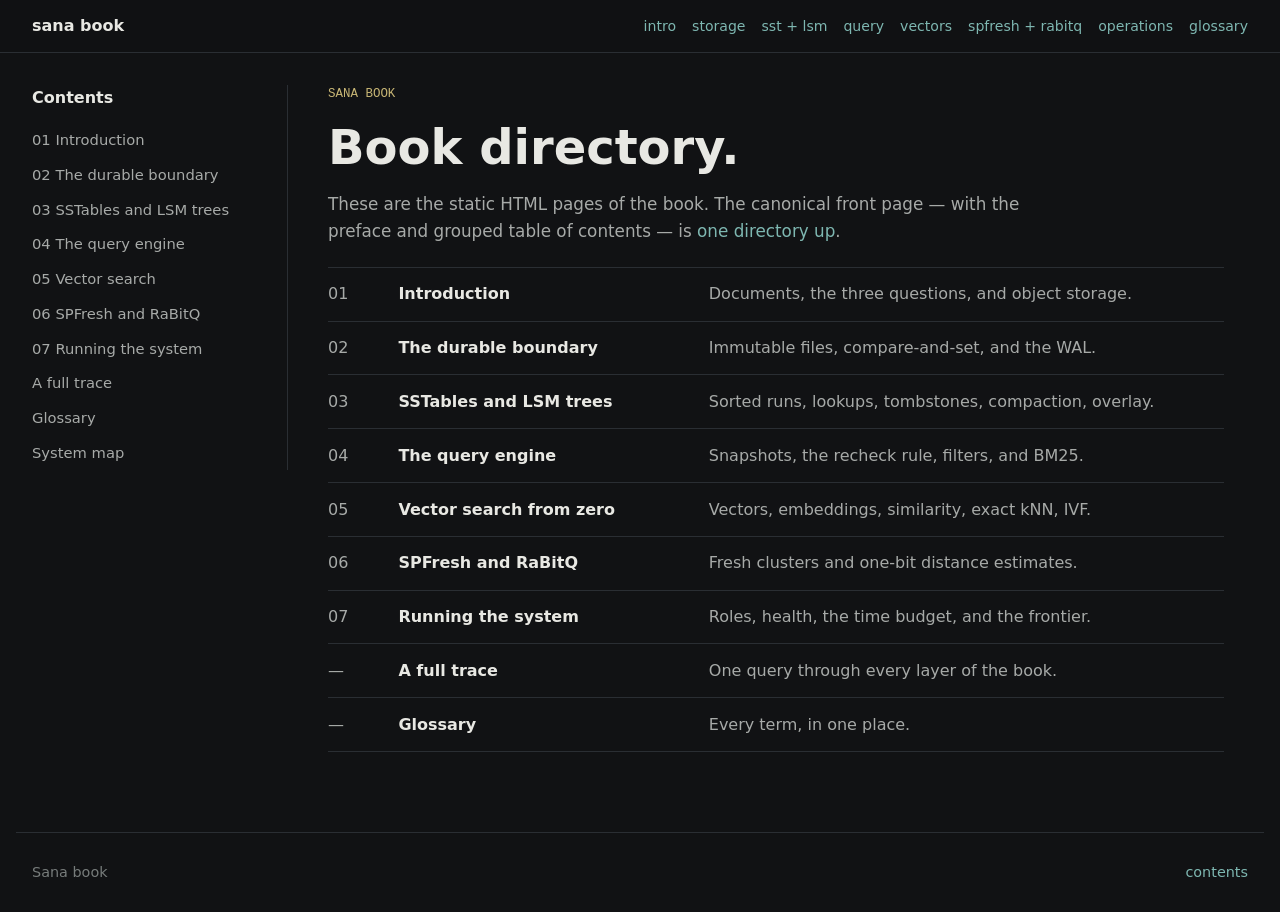
==== docs/book/index.html @ 705e1f31 "rewrite-book-as-a-ground-up-guided-tour Restructure the docs/book site from a terse expert reference" ====
<!doctype html>
<html lang="en">
<head>
<meta charset="utf-8">
<meta name="viewport" content="width=device-width, initial-scale=1">
<title>Book Directory - Sana Book</title>
<link rel="stylesheet" href="style.css">
<script defer src="book.js"></script>
</head>
<body>
<a class="skip-link" href="#main">Skip to content</a>
<header class="site-header">
  <nav class="top-nav" aria-label="Book navigation">
    <a class="brand" href="../index.html">sana book</a>
    <div class="nav-links">
      <a href="intro.html">intro</a>
      <a href="storage.html">storage</a>
      <a href="sstable-lsm.html">sst + lsm</a>
      <a href="query.html">query</a>
      <a href="vector.html">vectors</a>
      <a href="spfresh-rabitq.html">spfresh + rabitq</a>
      <a href="operations.html">operations</a>
      <a href="glossary.html">glossary</a>
    </div>
  </nav>
</header>
<main id="main" class="book-home">
  <aside class="home-toc" aria-label="Contents">
    <strong>Contents</strong>
    <a href="intro.html">01 Introduction</a>
    <a href="storage.html">02 The durable boundary</a>
    <a href="sstable-lsm.html">03 SSTables and LSM trees</a>
    <a href="query.html">04 The query engine</a>
    <a href="vector.html">05 Vector search</a>
    <a href="spfresh-rabitq.html">06 SPFresh and RaBitQ</a>
    <a href="operations.html">07 Running the system</a>
    <a href="trace.html">A full trace</a>
    <a href="glossary.html">Glossary</a>
    <a href="map.html">System map</a>
  </aside>
  <article class="home-content">
    <p class="eyebrow">Sana book</p>
    <h1>Book directory.</h1>
    <p class="lede">
      These are the static HTML pages of the book. The canonical front page —
      with the preface and grouped table of contents — is
      <a href="../index.html">one directory up</a>.
    </p>
    <div class="toc-table">
      <a class="toc-row" href="intro.html"><span>01</span><strong>Introduction</strong><span>Documents, the three questions, and object storage.</span></a>
      <a class="toc-row" href="storage.html"><span>02</span><strong>The durable boundary</strong><span>Immutable files, compare-and-set, and the WAL.</span></a>
      <a class="toc-row" href="sstable-lsm.html"><span>03</span><strong>SSTables and LSM trees</strong><span>Sorted runs, lookups, tombstones, compaction, overlay.</span></a>
      <a class="toc-row" href="query.html"><span>04</span><strong>The query engine</strong><span>Snapshots, the recheck rule, filters, and BM25.</span></a>
      <a class="toc-row" href="vector.html"><span>05</span><strong>Vector search from zero</strong><span>Vectors, embeddings, similarity, exact kNN, IVF.</span></a>
      <a class="toc-row" href="spfresh-rabitq.html"><span>06</span><strong>SPFresh and RaBitQ</strong><span>Fresh clusters and one-bit distance estimates.</span></a>
      <a class="toc-row" href="operations.html"><span>07</span><strong>Running the system</strong><span>Roles, health, the time budget, and the frontier.</span></a>
      <a class="toc-row" href="trace.html"><span>—</span><strong>A full trace</strong><span>One query through every layer of the book.</span></a>
      <a class="toc-row" href="glossary.html"><span>—</span><strong>Glossary</strong><span>Every term, in one place.</span></a>
    </div>
  </article>
</main>
<footer class="site-footer">
  <span>Sana book</span>
  <a href="../index.html">contents</a>
</footer>
</body>
</html>
---- docs/book/style.css ----
:root {
  color-scheme: dark;
  --bg: #111214;
  --panel: #16181b;
  --ink: #e8e8e3;
  --muted: #a7aaa8;
  --dim: #777c7b;
  --line: #2a2e33;
  --line-2: #3a4047;
  --accent: #c8b675;
  --accent-2: #7eb7b1;
  --danger: #c98888;
  --code: #101113;
  --max: 78rem;
}

* {
  box-sizing: border-box;
}

html {
  scroll-behavior: smooth;
}

body {
  margin: 0;
  min-height: 100vh;
  background: var(--bg);
  color: var(--ink);
  font: 16px/1.6 ui-sans-serif, system-ui, -apple-system, BlinkMacSystemFont, "Segoe UI", sans-serif;
  letter-spacing: 0;
}

a {
  color: var(--accent-2);
  text-decoration: none;
}

a:hover {
  text-decoration: underline;
}

code,
pre,
kbd {
  font-family: ui-monospace, "SFMono-Regular", Menlo, Consolas, "Liberation Mono", monospace;
}

img,
svg,
canvas {
  max-width: 100%;
}

.skip-link {
  position: absolute;
  left: 1rem;
  top: 0.75rem;
  transform: translateY(-4rem);
  padding: 0.5rem 0.75rem;
  background: var(--accent);
  color: #111214;
  border-radius: 4px;
  z-index: 20;
}

.skip-link:focus {
  transform: translateY(0);
}

.site-header {
  position: sticky;
  top: 0;
  z-index: 10;
  background: rgba(17, 18, 20, 0.97);
  border-bottom: 1px solid var(--line);
}

.top-nav {
  max-width: var(--max);
  margin: 0 auto;
  min-height: 3.25rem;
  padding: 0 1rem;
  display: flex;
  align-items: center;
  justify-content: space-between;
  gap: 1rem;
}

.brand {
  color: var(--ink);
  font-weight: 700;
  white-space: nowrap;
}

.nav-links {
  display: flex;
  flex-wrap: wrap;
  align-items: center;
  justify-content: flex-end;
  gap: 0.75rem 1rem;
  font-size: 0.88rem;
}

main {
  width: 100%;
}

.book-home,
.book-page,
.site-footer,
.pager {
  max-width: var(--max);
  margin: 0 auto;
  padding-left: 1rem;
  padding-right: 1rem;
}

.eyebrow {
  margin: 0 0 1rem;
  color: var(--accent);
  font-family: ui-monospace, "SFMono-Regular", Menlo, Consolas, monospace;
  text-transform: uppercase;
  font-size: 0.78rem;
}

h1,
h2,
h3 {
  line-height: 1.12;
  letter-spacing: 0;
}

h1 {
  margin: 0;
  max-width: 18ch;
  font-size: 3rem;
}

h2 {
  margin: 2.4rem 0 0.85rem;
  font-size: 1.55rem;
}

h3 {
  margin: 1.8rem 0 0.65rem;
  font-size: 1.05rem;
  color: var(--ink);
}

p {
  margin: 0 0 1rem;
}

.lede {
  max-width: 46rem;
  margin-top: 1rem;
  color: var(--muted);
  font-size: 1.05rem;
}

button.control {
  min-height: 2.5rem;
  display: inline-flex;
  align-items: center;
  justify-content: center;
  border: 1px solid var(--line-2);
  background: var(--panel);
  color: var(--ink);
  border-radius: 4px;
  padding: 0.55rem 0.85rem;
  font: inherit;
  cursor: pointer;
}

button.control[aria-pressed="true"] {
  border-color: var(--accent);
  background: #242219;
  color: var(--ink);
}

.diagram {
  min-height: 8rem;
  margin: 0;
  padding: 1rem;
  overflow-x: auto;
  background: var(--code);
  color: #d7dbd4;
  border: 1px solid var(--line-2);
  border-radius: 4px;
  font-size: 0.9rem;
  line-height: 1.45;
}

.book-home {
  display: grid;
  grid-template-columns: 16rem minmax(0, 1fr);
  gap: 2.5rem;
  padding-top: 2rem;
  padding-bottom: 3rem;
}

.home-toc {
  position: sticky;
  top: 4.5rem;
  align-self: start;
  border-right: 1px solid var(--line);
  padding-right: 1rem;
}

.home-toc strong {
  display: block;
  margin-bottom: 0.75rem;
}

.home-toc a {
  display: block;
  padding: 0.35rem 0;
  color: var(--muted);
  font-size: 0.92rem;
}

.home-content {
  max-width: 56rem;
}

.toc-table {
  display: grid;
  border-top: 1px solid var(--line);
  margin: 1.4rem 0 2rem;
}

.toc-row {
  display: grid;
  grid-template-columns: 3.4rem minmax(11rem, 0.8fr) minmax(0, 1.4fr);
  gap: 1rem;
  padding: 0.85rem 0;
  border-bottom: 1px solid var(--line);
  color: var(--muted);
}

.toc-row:hover {
  text-decoration: none;
  color: var(--ink);
}

.toc-row strong {
  color: var(--ink);
}

.book-page {
  display: grid;
  grid-template-columns: 13rem minmax(0, 1fr);
  gap: 2.5rem;
  padding-top: 2.5rem;
  padding-bottom: 3rem;
}

.book-content {
  max-width: 48rem;
  grid-column: 2;
}

.book-content h1 {
  max-width: 16ch;
  font-size: 2.7rem;
}

.book-content p,
.book-content li {
  color: var(--muted);
}

.book-content strong {
  color: var(--ink);
}

.book-content code {
  color: #a8d7b0;
}

.side-toc {
  position: sticky;
  top: 4.5rem;
  align-self: start;
  grid-column: 1;
  grid-row: 1;
  border-right: 1px solid var(--line);
  padding-right: 1rem;
  font-size: 0.88rem;
}

.side-toc strong {
  display: block;
  margin-bottom: 0.6rem;
  color: var(--ink);
}

.side-toc a {
  display: block;
  margin: 0.35rem 0;
  color: var(--muted);
}

.side-toc a[aria-current="page"] {
  color: var(--accent);
}

.chapter-kicker {
  margin-bottom: 0.75rem;
  color: var(--accent);
  font-family: ui-monospace, "SFMono-Regular", Menlo, Consolas, monospace;
}

.callout {
  margin: 1.4rem 0;
  padding: 1rem;
  border-left: 3px solid var(--accent);
  background: var(--panel);
  color: var(--muted);
}

.callout strong {
  color: var(--ink);
}

/* Plain-language definition box: introduce one term, set apart from prose. */
.define {
  margin: 1.4rem 0;
  padding: 0.9rem 1rem;
  border: 1px solid var(--line-2);
  border-left: 3px solid var(--accent-2);
  background: var(--panel);
  border-radius: 4px;
}

.define .term-name {
  display: block;
  margin-bottom: 0.3rem;
  color: var(--accent-2);
  font-family: ui-monospace, "SFMono-Regular", Menlo, Consolas, monospace;
  font-size: 0.74rem;
  text-transform: uppercase;
  letter-spacing: 0.05em;
}

.define p {
  margin: 0;
  color: var(--muted);
}

.define p + p {
  margin-top: 0.6rem;
}

/* "Why it matters" / plain-language aside, softer than a callout. */
.plain {
  margin: 1.2rem 0;
  padding-left: 1rem;
  border-left: 2px solid var(--line-2);
  color: var(--muted);
  font-style: italic;
}

/* Grouping labels on the home contents list. */
.toc-part {
  margin: 1.8rem 0 0.5rem;
  color: var(--dim);
  font-family: ui-monospace, "SFMono-Regular", Menlo, Consolas, monospace;
  font-size: 0.74rem;
  text-transform: uppercase;
  letter-spacing: 0.06em;
}

.toc-part:first-of-type {
  margin-top: 0.5rem;
}

/* Glossary definition list. */
dl.glossary {
  margin: 1.5rem 0;
  border-top: 1px solid var(--line);
}

dl.glossary dt {
  margin-top: 1.1rem;
  color: var(--ink);
  font-weight: 700;
}

dl.glossary dd {
  margin: 0.3rem 0 0;
  padding-bottom: 1.1rem;
  border-bottom: 1px solid var(--line);
  color: var(--muted);
}

dl.glossary dd code {
  color: #a8d7b0;
}

.matrix {
  width: 100%;
  border-collapse: collapse;
  margin: 1.5rem 0;
  font-size: 0.95rem;
}

.matrix th,
.matrix td {
  border-bottom: 1px solid var(--line);
  padding: 0.7rem 0.5rem;
  text-align: left;
  vertical-align: top;
}

.matrix th {
  color: var(--ink);
}

.matrix td {
  color: var(--muted);
}

.demo {
  margin: 1.5rem 0;
  border: 1px solid var(--line-2);
  border-radius: 4px;
  background: var(--panel);
  overflow: hidden;
}

.demo-header {
  min-height: 3rem;
  display: flex;
  flex-wrap: wrap;
  align-items: center;
  justify-content: space-between;
  gap: 0.75rem;
  padding: 0.75rem;
  border-bottom: 1px solid var(--line);
}

.demo-title {
  color: var(--ink);
  font-weight: 700;
}

.demo-controls {
  display: flex;
  flex-wrap: wrap;
  align-items: center;
  gap: 0.5rem;
}

.demo-body {
  padding: 1rem;
}

.lsm-stage {
  display: grid;
  gap: 0.75rem;
}

.lsm-row {
  display: grid;
  grid-template-columns: 6rem 1fr;
  gap: 0.75rem;
  align-items: center;
}

.lsm-label {
  color: var(--dim);
  font-family: ui-monospace, "SFMono-Regular", Menlo, Consolas, monospace;
}

.lsm-cells {
  min-height: 3rem;
  display: flex;
  flex-wrap: wrap;
  gap: 0.45rem;
  align-items: center;
}

.cell {
  min-width: 4.5rem;
  min-height: 2.1rem;
  display: inline-flex;
  align-items: center;
  justify-content: center;
  border: 1px solid var(--line-2);
  border-radius: 4px;
  color: var(--muted);
  background: var(--code);
  font-family: ui-monospace, "SFMono-Regular", Menlo, Consolas, monospace;
  font-size: 0.84rem;
}

.cell.hot {
  border-color: #8fbf98;
  color: #a8d7b0;
}

.cell.merge {
  border-color: var(--accent);
  color: var(--accent);
}

.cell.dead {
  border-color: var(--danger);
  color: var(--danger);
}

.demo-caption {
  min-height: 3rem;
  margin-top: 0.85rem;
  color: var(--muted);
}

.sst-demo-layout {
  display: grid;
  grid-template-columns: 1fr 13rem;
  gap: 1rem;
  align-items: start;
}

.sst-blocks {
  display: grid;
  gap: 0.5rem;
}

.sst-block,
.sst-index-entry {
  padding: 0.65rem;
  border: 1px solid var(--line);
  border-radius: 4px;
  background: var(--code);
  color: var(--muted);
  font-family: ui-monospace, "SFMono-Regular", Menlo, Consolas, monospace;
  font-size: 0.86rem;
}

.sst-block.active,
.sst-index-entry.active {
  border-color: var(--accent-2);
  color: var(--accent-2);
}

.range-control {
  display: grid;
  gap: 0.4rem;
  color: var(--muted);
}

.range-control input {
  width: 100%;
}

.vector-canvas {
  width: 100%;
  height: 26rem;
  display: block;
  background: var(--code);
  border: 1px solid var(--line);
  border-radius: 4px;
}

.stat-line {
  display: flex;
  flex-wrap: wrap;
  gap: 0.65rem 1rem;
  margin-top: 0.75rem;
  color: var(--muted);
  font-family: ui-monospace, "SFMono-Regular", Menlo, Consolas, monospace;
  font-size: 0.9rem;
}

.lat-track {
  display: flex;
  height: 2.4rem;
  border: 1px solid var(--line-2);
  border-radius: 4px;
  overflow: hidden;
  background: var(--code);
}

.lat-seg {
  display: flex;
  align-items: center;
  justify-content: center;
  min-width: 0;
  color: #11110f;
  font-family: ui-monospace, "SFMono-Regular", Menlo, Consolas, monospace;
  font-size: 0.72rem;
  white-space: nowrap;
  overflow: hidden;
}

.step-list {
  counter-reset: steps;
  padding-left: 0;
  list-style: none;
}

.step-list li {
  counter-increment: steps;
  display: grid;
  grid-template-columns: 2.2rem 1fr;
  gap: 0.75rem;
  margin: 1rem 0;
}

.step-list li::before {
  content: counter(steps, decimal-leading-zero);
  color: var(--accent);
  font-family: ui-monospace, "SFMono-Regular", Menlo, Consolas, monospace;
}

.refs {
  margin-top: 3rem;
  padding-top: 1rem;
  border-top: 1px solid var(--line);
}

.refs ul {
  padding-left: 1.15rem;
}

.pager {
  display: flex;
  justify-content: space-between;
  gap: 1rem;
  padding-top: 1rem;
  padding-bottom: 3rem;
  border-top: 1px solid var(--line);
}

.pager a {
  max-width: 18rem;
  color: var(--ink);
}

.site-footer {
  min-height: 5rem;
  display: flex;
  flex-wrap: wrap;
  align-items: center;
  justify-content: space-between;
  gap: 0.75rem;
  color: var(--dim);
  border-top: 1px solid var(--line);
  font-size: 0.9rem;
}

@media (max-width: 900px) {
  .book-home,
  .book-page {
    grid-template-columns: 1fr;
  }

  .home-toc,
  .side-toc {
    position: static;
    grid-column: auto;
    grid-row: auto;
    border-right: 0;
    border-top: 1px solid var(--line);
    padding: 1rem 0 0;
  }

  .book-content {
    grid-column: auto;
  }

  .toc-row {
    grid-template-columns: 3rem 1fr;
  }

  .toc-row span:last-child {
    grid-column: 2;
  }

  .sst-demo-layout {
    grid-template-columns: 1fr;
  }
}

@media (max-width: 620px) {
  .top-nav {
    align-items: flex-start;
    flex-direction: column;
    padding-top: 0.75rem;
    padding-bottom: 0.75rem;
  }

  .nav-links {
    justify-content: flex-start;
  }

  h1,
  .book-content h1 {
    font-size: 2.25rem;
  }

  h2 {
    font-size: 1.9rem;
  }

  .lede {
    font-size: 1rem;
  }

  .lsm-row {
    grid-template-columns: 1fr;
  }

  .vector-canvas {
    height: 20rem;
  }

  .pager {
    flex-direction: column;
  }
}
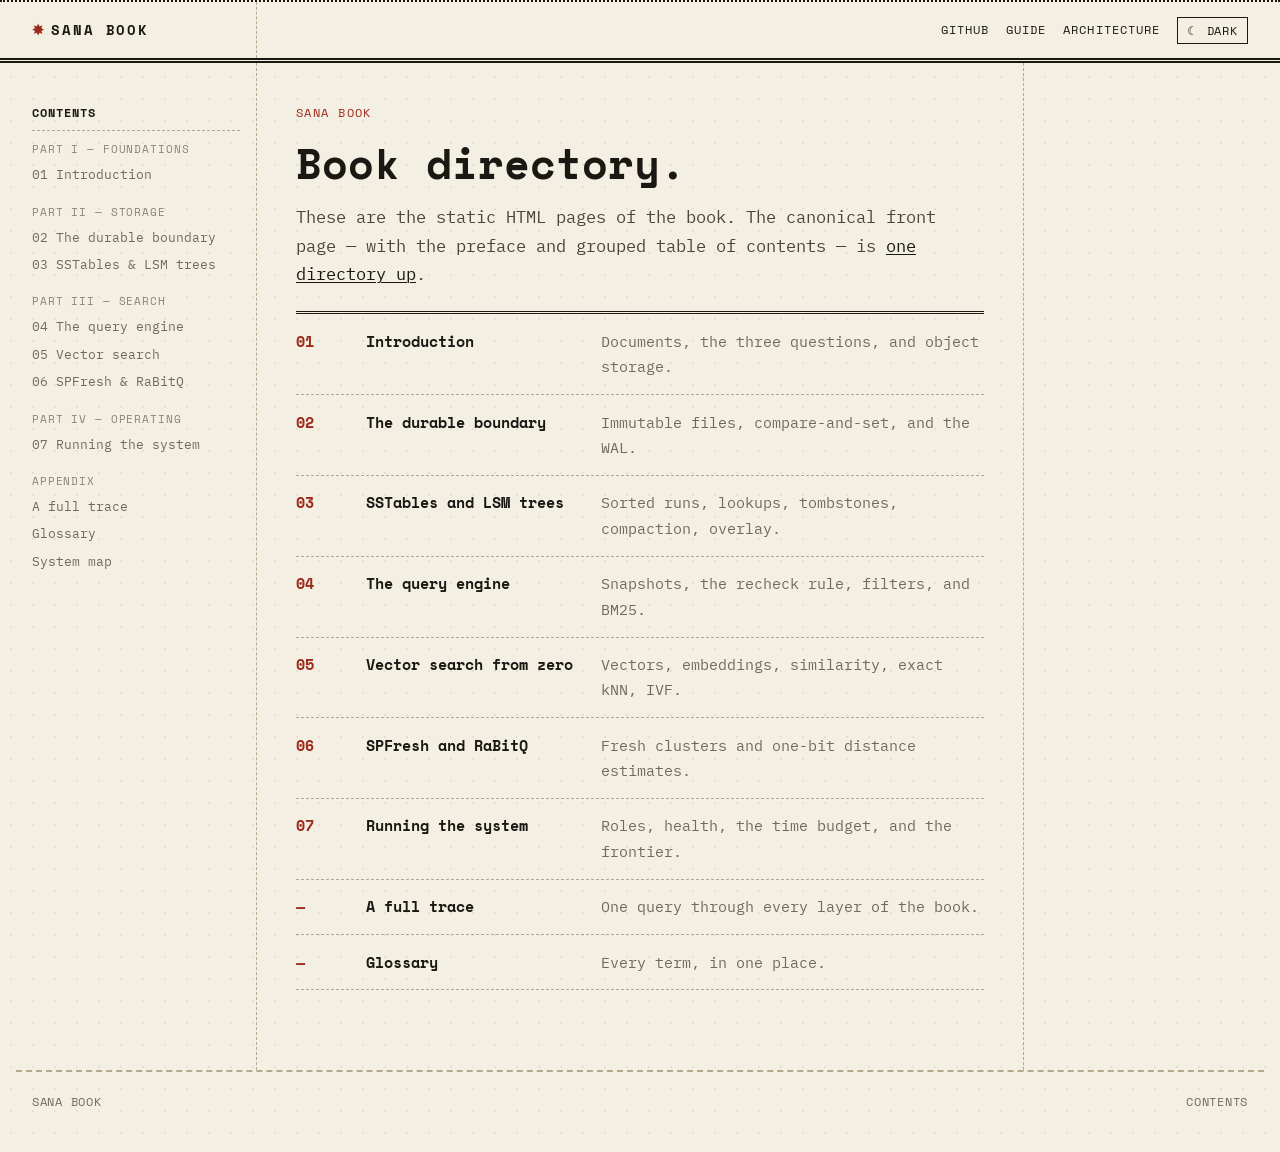
==== commit 28f53481: "restyle-book-as-a-dual-mode-print-journal Reskin the docs/book site as a monospace print-journal wit" ====
--- a/docs/book/index.html
+++ b/docs/book/index.html
@@ -2,6 +2,7 @@
 <html lang="en">
 <head>
 <meta charset="utf-8">
+<script>(function(){try{var t=localStorage.getItem('sana-theme');if(t)document.documentElement.setAttribute('data-theme',t);}catch(e){}})();</script>
 <meta name="viewport" content="width=device-width, initial-scale=1">
 <title>Book Directory - Sana Book</title>
 <link rel="stylesheet" href="style.css">
@@ -10,30 +11,30 @@
 <body>
 <a class="skip-link" href="#main">Skip to content</a>
 <header class="site-header">
-  <nav class="top-nav" aria-label="Book navigation">
-    <a class="brand" href="../index.html">sana book</a>
-    <div class="nav-links">
-      <a href="intro.html">intro</a>
-      <a href="storage.html">storage</a>
-      <a href="sstable-lsm.html">sst + lsm</a>
-      <a href="query.html">query</a>
-      <a href="vector.html">vectors</a>
-      <a href="spfresh-rabitq.html">spfresh + rabitq</a>
-      <a href="operations.html">operations</a>
-      <a href="glossary.html">glossary</a>
-    </div>
-  </nav>
+  <div class="top-nav">
+    <a class="brand" href="../index.html">Sana Book</a>
+    <nav class="nav-links" aria-label="Links">
+      <a href="https://github.com/djakish/sana">GitHub</a>
+      <a href="../guide.md">Guide</a>
+      <a href="../ARCHITECTURE.md">Architecture</a>
+    </nav>
+  </div>
 </header>
 <main id="main" class="book-home">
-  <aside class="home-toc" aria-label="Contents">
+  <aside class="rail rail-left" aria-label="Contents">
     <strong>Contents</strong>
+    <span class="rail-part">Part I — Foundations</span>
     <a href="intro.html">01 Introduction</a>
+    <span class="rail-part">Part II — Storage</span>
     <a href="storage.html">02 The durable boundary</a>
-    <a href="sstable-lsm.html">03 SSTables and LSM trees</a>
+    <a href="sstable-lsm.html">03 SSTables &amp; LSM trees</a>
+    <span class="rail-part">Part III — Search</span>
     <a href="query.html">04 The query engine</a>
     <a href="vector.html">05 Vector search</a>
-    <a href="spfresh-rabitq.html">06 SPFresh and RaBitQ</a>
+    <a href="spfresh-rabitq.html">06 SPFresh &amp; RaBitQ</a>
+    <span class="rail-part">Part IV — Operating</span>
     <a href="operations.html">07 Running the system</a>
+    <span class="rail-part">Appendix</span>
     <a href="trace.html">A full trace</a>
     <a href="glossary.html">Glossary</a>
     <a href="map.html">System map</a>
--- a/docs/book/style.css
+++ b/docs/book/style.css
@@ -1,17 +1,72 @@
+@import url('https://fonts.googleapis.com/css2?family=IBM+Plex+Mono:ital,wght@0,400;0,500;0,600;1,400&family=Space+Mono:wght@400;700&display=swap');
+
+/* ----------------------------------------------------------------------------
+   The Sana Book — a monospace, print-journal theme with two modes:
+   light (warm paper, dotted/double rules) and dark (near-black, dashed grid).
+   Colors are all variables so the two modes share one layout.
+---------------------------------------------------------------------------- */
+
 :root {
+  color-scheme: light;
+  --bg: #f3efe3;
+  --panel: #ebe4d2;
+  --panel-2: #e4dcc6;
+  --ink: #1b1814;
+  --ink-soft: #4a443a;
+  --muted: #6f6a5d;
+  --dim: #8a8473;
+  --rule: #1b1814;
+  --rule-soft: #b3a98f;
+  --grid-dot: rgba(27, 24, 20, 0.07);
+  --spot: #9c2b1b;
+  --on-spot: #f3efe3;
+  --link: #1b1814;
+  --link-hover: #9c2b1b;
+  --display: "Space Mono", ui-monospace, "SFMono-Regular", Menlo, monospace;
+  --body: "IBM Plex Mono", ui-monospace, "SFMono-Regular", Menlo, Consolas, monospace;
+  --max: 78rem;
+  --rail: 14rem;
+  --gap: 2.5rem;
+}
+
+/* Dark mode — auto when the OS prefers it and the reader hasn't chosen. */
+@media (prefers-color-scheme: dark) {
+  :root:not([data-theme]) {
+    color-scheme: dark;
+    --bg: #0a0a0a;
+    --panel: #141413;
+    --panel-2: #1c1c1a;
+    --ink: #e9e7dd;
+    --ink-soft: #b8b5aa;
+    --muted: #8f8c81;
+    --dim: #6a675e;
+    --rule: #e9e7dd;
+    --rule-soft: #38382f;
+    --grid-dot: rgba(233, 231, 221, 0.05);
+    --spot: #e0a44a;
+    --on-spot: #0a0a0a;
+    --link: #e9e7dd;
+    --link-hover: #e0a44a;
+  }
+}
+
+/* Dark mode — explicit reader choice (wins over the OS setting). */
+:root[data-theme="dark"] {
   color-scheme: dark;
-  --bg: #111214;
-  --panel: #16181b;
-  --ink: #e8e8e3;
-  --muted: #a7aaa8;
-  --dim: #777c7b;
-  --line: #2a2e33;
-  --line-2: #3a4047;
-  --accent: #c8b675;
-  --accent-2: #7eb7b1;
-  --danger: #c98888;
-  --code: #101113;
-  --max: 78rem;
+  --bg: #0a0a0a;
+  --panel: #141413;
+  --panel-2: #1c1c1a;
+  --ink: #e9e7dd;
+  --ink-soft: #b8b5aa;
+  --muted: #8f8c81;
+  --dim: #6a675e;
+  --rule: #e9e7dd;
+  --rule-soft: #38382f;
+  --grid-dot: rgba(233, 231, 221, 0.05);
+  --spot: #e0a44a;
+  --on-spot: #0a0a0a;
+  --link: #e9e7dd;
+  --link-hover: #e0a44a;
 }
 
 * {
@@ -25,25 +80,29 @@
 body {
   margin: 0;
   min-height: 100vh;
-  background: var(--bg);
-  color: var(--ink);
-  font: 16px/1.6 ui-sans-serif, system-ui, -apple-system, BlinkMacSystemFont, "Segoe UI", sans-serif;
+  background-color: var(--bg);
+  background-image: radial-gradient(var(--grid-dot) 1px, transparent 1px);
+  background-size: 22px 22px;
+  color: var(--ink);
+  font: 15px/1.7 var(--body);
   letter-spacing: 0;
 }
 
 a {
-  color: var(--accent-2);
-  text-decoration: none;
+  color: var(--link);
+  text-decoration: underline;
+  text-underline-offset: 2px;
+  text-decoration-thickness: 1px;
 }
 
 a:hover {
-  text-decoration: underline;
+  color: var(--link-hover);
 }
 
 code,
 pre,
 kbd {
-  font-family: ui-monospace, "SFMono-Regular", Menlo, Consolas, "Liberation Mono", monospace;
+  font-family: var(--body);
 }
 
 img,
@@ -58,39 +117,70 @@
   top: 0.75rem;
   transform: translateY(-4rem);
   padding: 0.5rem 0.75rem;
-  background: var(--accent);
-  color: #111214;
-  border-radius: 4px;
+  background: var(--spot);
+  color: var(--on-spot);
+  border-radius: 0;
   z-index: 20;
 }
 
 .skip-link:focus {
   transform: translateY(0);
 }
+
+/* ---- Masthead -------------------------------------------------------------- */
 
 .site-header {
   position: sticky;
   top: 0;
   z-index: 10;
-  background: rgba(17, 18, 20, 0.97);
-  border-bottom: 1px solid var(--line);
+  background: var(--bg);
+  border-top: 2px dotted var(--rule);
+  border-bottom: 5px double var(--rule);
 }
 
 .top-nav {
+  position: relative;
   max-width: var(--max);
   margin: 0 auto;
-  min-height: 3.25rem;
+  min-height: 3.5rem;
   padding: 0 1rem;
+  display: grid;
+  grid-template-columns: var(--rail) minmax(0, 1fr);
+  column-gap: var(--gap);
+  align-items: stretch;
+}
+
+/* The masthead's vertical rule is drawn exactly like the body's (a border-left
+   at the same left calc), so the two line up to the pixel across the double
+   rule that divides them. */
+.top-nav::before {
+  content: "";
+  position: absolute;
+  top: 0;
+  bottom: 0;
+  left: calc(1rem + var(--rail));
+  border-left: 1px dashed var(--rule-soft);
+  pointer-events: none;
+}
+
+.brand {
   display: flex;
   align-items: center;
-  justify-content: space-between;
-  gap: 1rem;
-}
-
-.brand {
-  color: var(--ink);
+  height: 100%;
+  color: var(--ink);
+  font-family: var(--display);
   font-weight: 700;
+  text-transform: uppercase;
+  letter-spacing: 0.13em;
+  font-size: 0.9rem;
   white-space: nowrap;
+  text-decoration: none;
+}
+
+.brand::before {
+  content: "✸";
+  margin-right: 0.6ch;
+  color: var(--spot);
 }
 
 .nav-links {
@@ -98,9 +188,43 @@
   flex-wrap: wrap;
   align-items: center;
   justify-content: flex-end;
-  gap: 0.75rem 1rem;
-  font-size: 0.88rem;
-}
+  gap: 0.55rem 1.05rem;
+  font-family: var(--display);
+  font-size: 0.74rem;
+}
+
+.nav-links a {
+  color: var(--ink);
+  text-transform: uppercase;
+  letter-spacing: 0.09em;
+  text-decoration: none;
+}
+
+.nav-links a:hover {
+  color: var(--link-hover);
+  text-decoration: none;
+}
+
+.theme-toggle {
+  font-family: var(--display);
+  font-size: 0.72rem;
+  text-transform: uppercase;
+  letter-spacing: 0.08em;
+  color: var(--ink);
+  background: transparent;
+  border: 1px solid var(--rule);
+  padding: 0.25rem 0.55rem;
+  cursor: pointer;
+  border-radius: 0;
+}
+
+.theme-toggle:hover {
+  color: var(--on-spot);
+  background: var(--spot);
+  border-color: var(--spot);
+}
+
+/* ---- Layout shells --------------------------------------------------------- */
 
 main {
   width: 100%;
@@ -116,35 +240,42 @@
   padding-right: 1rem;
 }
 
-.eyebrow {
+.eyebrow,
+.chapter-kicker {
   margin: 0 0 1rem;
-  color: var(--accent);
-  font-family: ui-monospace, "SFMono-Regular", Menlo, Consolas, monospace;
-  text-transform: uppercase;
-  font-size: 0.78rem;
+  color: var(--spot);
+  font-family: var(--display);
+  text-transform: uppercase;
+  letter-spacing: 0.12em;
+  font-size: 0.74rem;
 }
 
 h1,
 h2,
 h3 {
-  line-height: 1.12;
+  font-family: var(--display);
+  line-height: 1.16;
   letter-spacing: 0;
 }
 
 h1 {
   margin: 0;
-  max-width: 18ch;
-  font-size: 3rem;
+  max-width: 20ch;
+  font-size: 2.6rem;
+  font-weight: 700;
 }
 
 h2 {
-  margin: 2.4rem 0 0.85rem;
-  font-size: 1.55rem;
+  margin: 2.6rem 0 0.85rem;
+  font-size: 1.4rem;
+  font-weight: 700;
+  padding-bottom: 0.35rem;
+  border-bottom: 1px dashed var(--rule-soft);
 }
 
 h3 {
   margin: 1.8rem 0 0.65rem;
-  font-size: 1.05rem;
+  font-size: 1rem;
   color: var(--ink);
 }
 
@@ -155,69 +286,114 @@
 .lede {
   max-width: 46rem;
   margin-top: 1rem;
-  color: var(--muted);
+  color: var(--ink-soft);
   font-size: 1.05rem;
-}
-
-button.control {
-  min-height: 2.5rem;
-  display: inline-flex;
-  align-items: center;
-  justify-content: center;
-  border: 1px solid var(--line-2);
-  background: var(--panel);
-  color: var(--ink);
-  border-radius: 4px;
-  padding: 0.55rem 0.85rem;
-  font: inherit;
-  cursor: pointer;
-}
-
-button.control[aria-pressed="true"] {
-  border-color: var(--accent);
-  background: #242219;
-  color: var(--ink);
+  text-align: left;
 }
 
 .diagram {
-  min-height: 8rem;
-  margin: 0;
+  margin: 1.2rem 0;
   padding: 1rem;
   overflow-x: auto;
-  background: var(--code);
-  color: #d7dbd4;
-  border: 1px solid var(--line-2);
-  border-radius: 4px;
-  font-size: 0.9rem;
-  line-height: 1.45;
-}
+  background: var(--panel);
+  color: var(--ink);
+  border: 1px solid var(--rule);
+  font-size: 0.86rem;
+  line-height: 1.5;
+  white-space: pre;
+}
+
+code {
+  background: var(--panel-2);
+  padding: 0.05rem 0.3rem;
+  border: 1px solid var(--rule-soft);
+}
+
+/* ---- Home / cover + contents ---------------------------------------------- */
 
 .book-home {
   display: grid;
-  grid-template-columns: 16rem minmax(0, 1fr);
-  gap: 2.5rem;
-  padding-top: 2rem;
+  grid-template-columns: var(--rail) minmax(0, 1fr) var(--rail);
+  gap: var(--gap);
+  padding-top: 2.5rem;
   padding-bottom: 3rem;
 }
 
-.home-toc {
+/* Rails: the persistent Contents on the left, "on this page" on the right.
+   Both sit in the shared --rail columns so their dividers line up with the
+   masthead's vertical rule. */
+.rail {
+  font-size: 0.82rem;
+}
+
+.rail strong,
+.rail-summary {
+  display: block;
+  margin-bottom: 0.6rem;
+  padding-bottom: 0.4rem;
+  border-bottom: 1px dashed var(--rule-soft);
+  color: var(--ink);
+  font-family: var(--display);
+  text-transform: uppercase;
+  letter-spacing: 0.08em;
+  font-size: 0.74rem;
+}
+
+.rail a {
+  display: block;
+  margin: 0.32rem 0;
+  color: var(--muted);
+  text-decoration: none;
+}
+
+.rail a:hover {
+  color: var(--link-hover);
+}
+
+.rail a[aria-current="page"] {
+  color: var(--spot);
+  font-weight: 700;
+}
+
+.rail-part {
+  display: block;
+  margin: 1rem 0 0.35rem;
+  color: var(--dim);
+  font-family: var(--display);
+  font-size: 0.68rem;
+  text-transform: uppercase;
+  letter-spacing: 0.08em;
+}
+
+.rail-part:first-of-type {
+  margin-top: 0.25rem;
+}
+
+.rail-left {
   position: sticky;
-  top: 4.5rem;
+  top: 5rem;
   align-self: start;
-  border-right: 1px solid var(--line);
+  grid-column: 1;
   padding-right: 1rem;
-}
-
-.home-toc strong {
-  display: block;
-  margin-bottom: 0.75rem;
-}
-
-.home-toc a {
-  display: block;
-  padding: 0.35rem 0;
-  color: var(--muted);
-  font-size: 0.92rem;
+  font-size: 0.82rem;
+}
+
+/* On desktop the Contents disclosure is just a labelled list. */
+.rail-summary {
+  cursor: pointer;
+  list-style: none;
+}
+
+.rail-summary::-webkit-details-marker {
+  display: none;
+}
+
+@media (min-width: 901px) {
+
+  /* Force-shown and non-interactive: clicking the label must not collapse it. */
+  .rail-summary {
+    pointer-events: none;
+  }
 }
 
 .home-content {
@@ -226,7 +402,7 @@
 
 .toc-table {
   display: grid;
-  border-top: 1px solid var(--line);
+  border-top: 3px double var(--rule);
   margin: 1.4rem 0 2rem;
 }
 
@@ -234,24 +410,46 @@
   display: grid;
   grid-template-columns: 3.4rem minmax(11rem, 0.8fr) minmax(0, 1.4fr);
   gap: 1rem;
-  padding: 0.85rem 0;
-  border-bottom: 1px solid var(--line);
+  padding: 0.9rem 0;
+  border-bottom: 1px dashed var(--rule-soft);
   color: var(--muted);
+  text-decoration: none;
 }
 
 .toc-row:hover {
-  text-decoration: none;
-  color: var(--ink);
+  color: var(--ink);
+}
+
+.toc-row>span:first-child {
+  font-family: var(--display);
+  color: var(--spot);
+  font-weight: 700;
 }
 
 .toc-row strong {
   color: var(--ink);
-}
+  font-family: var(--display);
+}
+
+.toc-part {
+  margin: 1.8rem 0 0.5rem;
+  color: var(--dim);
+  font-family: var(--display);
+  font-size: 0.72rem;
+  text-transform: uppercase;
+  letter-spacing: 0.1em;
+}
+
+.toc-part:first-of-type {
+  margin-top: 0.5rem;
+}
+
+/* ---- Chapter page + left rail --------------------------------------------- */
 
 .book-page {
   display: grid;
-  grid-template-columns: 13rem minmax(0, 1fr);
-  gap: 2.5rem;
+  grid-template-columns: var(--rail) minmax(0, 1fr) var(--rail);
+  gap: var(--gap);
   padding-top: 2.5rem;
   padding-bottom: 3rem;
 }
@@ -262,153 +460,127 @@
 }
 
 .book-content h1 {
-  max-width: 16ch;
-  font-size: 2.7rem;
-}
-
-.book-content p,
+  max-width: 18ch;
+  font-size: 2.4rem;
+}
+
+.book-content p {
+  color: var(--ink-soft);
+  text-align: justify;
+  hyphens: auto;
+}
+
 .book-content li {
-  color: var(--muted);
+  color: var(--ink-soft);
 }
 
 .book-content strong {
   color: var(--ink);
 }
 
-.book-content code {
-  color: #a8d7b0;
-}
-
-.side-toc {
+.book-content .lede,
+.book-content .demo-caption {
+  text-align: left;
+}
+
+.rail-right {
   position: sticky;
-  top: 4.5rem;
+  top: 5rem;
   align-self: start;
-  grid-column: 1;
-  grid-row: 1;
-  border-right: 1px solid var(--line);
-  padding-right: 1rem;
-  font-size: 0.88rem;
-}
-
-.side-toc strong {
-  display: block;
-  margin-bottom: 0.6rem;
-  color: var(--ink);
-}
-
-.side-toc a {
-  display: block;
-  margin: 0.35rem 0;
-  color: var(--muted);
-}
-
-.side-toc a[aria-current="page"] {
-  color: var(--accent);
-}
-
-.chapter-kicker {
-  margin-bottom: 0.75rem;
-  color: var(--accent);
-  font-family: ui-monospace, "SFMono-Regular", Menlo, Consolas, monospace;
-}
+  grid-column: 3;
+  padding-left: 1rem;
+}
+
+/* The vertical rules are drawn full-height on the page container (not on the
+   short, sticky rails), at exactly --rail from each edge — the same x as the
+   masthead's brand divider — so the line runs unbroken from top to bottom. */
+.book-page,
+.book-home {
+  position: relative;
+}
+
+.book-page::before,
+.book-home::before,
+.book-page::after,
+.book-home::after {
+  content: "";
+  position: absolute;
+  top: 0;
+  bottom: 0;
+  border-left: 1px dashed var(--rule-soft);
+  pointer-events: none;
+}
+
+.book-page::before,
+.book-home::before {
+  left: calc(1rem + var(--rail));
+}
+
+.book-page::after,
+.book-home::after {
+  right: calc(1rem + var(--rail));
+}
+
+/* ---- Notes, definitions, tables ------------------------------------------- */
 
 .callout {
   margin: 1.4rem 0;
   padding: 1rem;
-  border-left: 3px solid var(--accent);
+  border: 1px solid var(--rule);
+  border-left: 4px solid var(--spot);
   background: var(--panel);
-  color: var(--muted);
+  color: var(--ink-soft);
 }
 
 .callout strong {
   color: var(--ink);
 }
 
-/* Plain-language definition box: introduce one term, set apart from prose. */
 .define {
   margin: 1.4rem 0;
   padding: 0.9rem 1rem;
-  border: 1px solid var(--line-2);
-  border-left: 3px solid var(--accent-2);
+  border: 1px solid var(--rule);
+  border-left: 4px solid var(--spot);
   background: var(--panel);
-  border-radius: 4px;
 }
 
 .define .term-name {
   display: block;
   margin-bottom: 0.3rem;
-  color: var(--accent-2);
-  font-family: ui-monospace, "SFMono-Regular", Menlo, Consolas, monospace;
-  font-size: 0.74rem;
-  text-transform: uppercase;
-  letter-spacing: 0.05em;
+  color: var(--spot);
+  font-family: var(--display);
+  font-size: 0.72rem;
+  text-transform: uppercase;
+  letter-spacing: 0.08em;
 }
 
 .define p {
   margin: 0;
-  color: var(--muted);
-}
-
-.define p + p {
+  color: var(--ink-soft);
+  text-align: left;
+}
+
+.define p+p {
   margin-top: 0.6rem;
 }
 
-/* "Why it matters" / plain-language aside, softer than a callout. */
 .plain {
   margin: 1.2rem 0;
   padding-left: 1rem;
-  border-left: 2px solid var(--line-2);
+  border-left: 2px dashed var(--rule-soft);
   color: var(--muted);
   font-style: italic;
-}
-
-/* Grouping labels on the home contents list. */
-.toc-part {
-  margin: 1.8rem 0 0.5rem;
-  color: var(--dim);
-  font-family: ui-monospace, "SFMono-Regular", Menlo, Consolas, monospace;
-  font-size: 0.74rem;
-  text-transform: uppercase;
-  letter-spacing: 0.06em;
-}
-
-.toc-part:first-of-type {
-  margin-top: 0.5rem;
-}
-
-/* Glossary definition list. */
-dl.glossary {
-  margin: 1.5rem 0;
-  border-top: 1px solid var(--line);
-}
-
-dl.glossary dt {
-  margin-top: 1.1rem;
-  color: var(--ink);
-  font-weight: 700;
-}
-
-dl.glossary dd {
-  margin: 0.3rem 0 0;
-  padding-bottom: 1.1rem;
-  border-bottom: 1px solid var(--line);
-  color: var(--muted);
-}
-
-dl.glossary dd code {
-  color: #a8d7b0;
 }
 
 .matrix {
   width: 100%;
   border-collapse: collapse;
   margin: 1.5rem 0;
-  font-size: 0.95rem;
+  font-size: 0.9rem;
 }
 
 .matrix th,
 .matrix td {
-  border-bottom: 1px solid var(--line);
   padding: 0.7rem 0.5rem;
   text-align: left;
   vertical-align: top;
@@ -416,16 +588,78 @@
 
 .matrix th {
   color: var(--ink);
+  font-family: var(--display);
+  text-transform: uppercase;
+  letter-spacing: 0.04em;
+  font-size: 0.78rem;
+  border-bottom: 3px double var(--rule);
 }
 
 .matrix td {
-  color: var(--muted);
-}
+  color: var(--ink-soft);
+  border-bottom: 1px dashed var(--rule-soft);
+}
+
+.step-list {
+  counter-reset: steps;
+  padding-left: 0;
+  list-style: none;
+}
+
+.step-list li {
+  counter-increment: steps;
+  display: grid;
+  grid-template-columns: 2.4rem 1fr;
+  gap: 0.75rem;
+  margin: 1rem 0;
+}
+
+.step-list li::before {
+  content: counter(steps, decimal-leading-zero);
+  color: var(--spot);
+  font-family: var(--display);
+  font-weight: 700;
+}
+
+.refs {
+  margin-top: 3rem;
+  padding-top: 1rem;
+  border-top: 3px double var(--rule);
+}
+
+.refs h2 {
+  border: 0;
+  padding: 0;
+}
+
+.refs ul {
+  padding-left: 1.15rem;
+}
+
+dl.glossary {
+  margin: 1.5rem 0;
+  border-top: 3px double var(--rule);
+}
+
+dl.glossary dt {
+  margin-top: 1.1rem;
+  color: var(--ink);
+  font-family: var(--display);
+  font-weight: 700;
+}
+
+dl.glossary dd {
+  margin: 0.3rem 0 0;
+  padding-bottom: 1.1rem;
+  border-bottom: 1px dashed var(--rule-soft);
+  color: var(--ink-soft);
+}
+
+/* ---- Interactive demos ----------------------------------------------------- */
 
 .demo {
   margin: 1.5rem 0;
-  border: 1px solid var(--line-2);
-  border-radius: 4px;
+  border: 1px solid var(--rule);
   background: var(--panel);
   overflow: hidden;
 }
@@ -438,12 +672,16 @@
   justify-content: space-between;
   gap: 0.75rem;
   padding: 0.75rem;
-  border-bottom: 1px solid var(--line);
+  border-bottom: 1px dashed var(--rule-soft);
 }
 
 .demo-title {
   color: var(--ink);
+  font-family: var(--display);
   font-weight: 700;
+  text-transform: uppercase;
+  letter-spacing: 0.05em;
+  font-size: 0.82rem;
 }
 
 .demo-controls {
@@ -457,6 +695,30 @@
   padding: 1rem;
 }
 
+button.control {
+  min-height: 2.4rem;
+  display: inline-flex;
+  align-items: center;
+  justify-content: center;
+  border: 1px solid var(--rule);
+  background: var(--bg);
+  color: var(--ink);
+  border-radius: 0;
+  padding: 0.5rem 0.8rem;
+  font: inherit;
+  font-family: var(--display);
+  font-size: 0.78rem;
+  text-transform: uppercase;
+  letter-spacing: 0.05em;
+  cursor: pointer;
+}
+
+button.control[aria-pressed="true"] {
+  border-color: var(--spot);
+  background: var(--spot);
+  color: var(--on-spot);
+}
+
 .lsm-stage {
   display: grid;
   gap: 0.75rem;
@@ -470,8 +732,11 @@
 }
 
 .lsm-label {
-  color: var(--dim);
-  font-family: ui-monospace, "SFMono-Regular", Menlo, Consolas, monospace;
+  color: var(--muted);
+  font-family: var(--display);
+  text-transform: uppercase;
+  font-size: 0.72rem;
+  letter-spacing: 0.05em;
 }
 
 .lsm-cells {
@@ -488,33 +753,35 @@
   display: inline-flex;
   align-items: center;
   justify-content: center;
-  border: 1px solid var(--line-2);
-  border-radius: 4px;
+  border: 1px solid var(--rule-soft);
   color: var(--muted);
-  background: var(--code);
-  font-family: ui-monospace, "SFMono-Regular", Menlo, Consolas, monospace;
-  font-size: 0.84rem;
+  background: var(--bg);
+  font-family: var(--body);
+  font-size: 0.82rem;
 }
 
 .cell.hot {
-  border-color: #8fbf98;
-  color: #a8d7b0;
+  border-color: var(--spot);
+  color: var(--spot);
 }
 
 .cell.merge {
-  border-color: var(--accent);
-  color: var(--accent);
+  border-color: var(--ink);
+  background: var(--ink);
+  color: var(--bg);
 }
 
 .cell.dead {
-  border-color: var(--danger);
-  color: var(--danger);
+  border-style: dashed;
+  color: var(--muted);
+  text-decoration: line-through;
 }
 
 .demo-caption {
   min-height: 3rem;
   margin-top: 0.85rem;
-  color: var(--muted);
+  margin-bottom: 0;
+  color: var(--ink-soft);
 }
 
 .sst-demo-layout {
@@ -532,37 +799,40 @@
 .sst-block,
 .sst-index-entry {
   padding: 0.65rem;
-  border: 1px solid var(--line);
-  border-radius: 4px;
-  background: var(--code);
+  border: 1px solid var(--rule-soft);
+  background: var(--bg);
   color: var(--muted);
-  font-family: ui-monospace, "SFMono-Regular", Menlo, Consolas, monospace;
-  font-size: 0.86rem;
+  font-family: var(--body);
+  font-size: 0.84rem;
 }
 
 .sst-block.active,
 .sst-index-entry.active {
-  border-color: var(--accent-2);
-  color: var(--accent-2);
+  border-color: var(--spot);
+  color: var(--spot);
 }
 
 .range-control {
   display: grid;
   gap: 0.4rem;
-  color: var(--muted);
+  color: var(--ink-soft);
+  font-family: var(--display);
+  text-transform: uppercase;
+  font-size: 0.74rem;
+  letter-spacing: 0.05em;
 }
 
 .range-control input {
   width: 100%;
+  accent-color: var(--spot);
 }
 
 .vector-canvas {
   width: 100%;
   height: 26rem;
   display: block;
-  background: var(--code);
-  border: 1px solid var(--line);
-  border-radius: 4px;
+  background: var(--panel-2);
+  border: 1px solid var(--rule);
 }
 
 .stat-line {
@@ -570,18 +840,17 @@
   flex-wrap: wrap;
   gap: 0.65rem 1rem;
   margin-top: 0.75rem;
-  color: var(--muted);
-  font-family: ui-monospace, "SFMono-Regular", Menlo, Consolas, monospace;
-  font-size: 0.9rem;
+  color: var(--ink-soft);
+  font-family: var(--body);
+  font-size: 0.86rem;
 }
 
 .lat-track {
   display: flex;
   height: 2.4rem;
-  border: 1px solid var(--line-2);
-  border-radius: 4px;
+  border: 1px solid var(--rule);
   overflow: hidden;
-  background: var(--code);
+  background: var(--panel-2);
 }
 
 .lat-seg {
@@ -589,55 +858,34 @@
   align-items: center;
   justify-content: center;
   min-width: 0;
-  color: #11110f;
-  font-family: ui-monospace, "SFMono-Regular", Menlo, Consolas, monospace;
+  color: #161310;
+  font-family: var(--body);
   font-size: 0.72rem;
   white-space: nowrap;
   overflow: hidden;
 }
 
-.step-list {
-  counter-reset: steps;
-  padding-left: 0;
-  list-style: none;
-}
-
-.step-list li {
-  counter-increment: steps;
-  display: grid;
-  grid-template-columns: 2.2rem 1fr;
-  gap: 0.75rem;
-  margin: 1rem 0;
-}
-
-.step-list li::before {
-  content: counter(steps, decimal-leading-zero);
-  color: var(--accent);
-  font-family: ui-monospace, "SFMono-Regular", Menlo, Consolas, monospace;
-}
-
-.refs {
-  margin-top: 3rem;
-  padding-top: 1rem;
-  border-top: 1px solid var(--line);
-}
-
-.refs ul {
-  padding-left: 1.15rem;
-}
+/* ---- Page-flip + colophon -------------------------------------------------- */
 
 .pager {
   display: flex;
   justify-content: space-between;
   gap: 1rem;
   padding-top: 1rem;
-  padding-bottom: 3rem;
-  border-top: 1px solid var(--line);
+  padding-bottom: 2rem;
+  border-top: 5px double var(--rule);
 }
 
 .pager a {
   max-width: 18rem;
   color: var(--ink);
+  font-family: var(--display);
+  font-size: 0.82rem;
+  text-decoration: none;
+}
+
+.pager a:hover {
+  color: var(--link-hover);
 }
 
 .site-footer {
@@ -647,25 +895,92 @@
   align-items: center;
   justify-content: space-between;
   gap: 0.75rem;
-  color: var(--dim);
-  border-top: 1px solid var(--line);
-  font-size: 0.9rem;
-}
-
+  margin-top: 0;
+  padding-top: 1.2rem;
+  padding-bottom: 2.5rem;
+  color: var(--muted);
+  border-top: 2px dashed var(--rule-soft);
+  font-family: var(--display);
+  text-transform: uppercase;
+  letter-spacing: 0.06em;
+  font-size: 0.74rem;
+}
+
+.site-footer a {
+  color: var(--muted);
+  text-decoration: none;
+}
+
+.site-footer a:hover {
+  color: var(--link-hover);
+}
+
+/* ---- Responsive ------------------------------------------------------------ */
+
+/* Tablet: there isn't room for the right "on this page" rail. */
+@media (max-width: 1100px) {
+
+  .book-home,
+  .book-page {
+    grid-template-columns: var(--rail) minmax(0, 1fr);
+  }
+
+  .rail-right {
+    display: none;
+  }
+
+  .book-page::after,
+  .book-home::after {
+    display: none;
+  }
+}
+
+/* Phone: single column; the Contents collapses to a tappable disclosure. */
 @media (max-width: 900px) {
+
   .book-home,
   .book-page {
     grid-template-columns: 1fr;
   }
 
-  .home-toc,
-  .side-toc {
+  .rail-left {
     position: static;
     grid-column: auto;
-    grid-row: auto;
-    border-right: 0;
-    border-top: 1px solid var(--line);
-    padding: 1rem 0 0;
+    padding-right: 0;
+  }
+
+  /* The cover already lists every chapter, so its contents rail is redundant. */
+  .book-home .rail-left {
+    display: none;
+  }
+
+  .book-page::before,
+  .book-home::before {
+    display: none;
+  }
+
+  .rail-left {
+    margin-bottom: 1.6rem;
+    padding-bottom: 0.5rem;
+    border-bottom: 1px dashed var(--rule);
+  }
+
+  .rail-summary {
+    margin-bottom: 0;
+    border-bottom: 0;
+  }
+
+  .rail-summary::after {
+    content: " ▾";
+    color: var(--spot);
+  }
+
+  details.rail-left[open] .rail-summary::after {
+    content: " ▴";
+  }
+
+  .top-nav::before {
+    display: none;
   }
 
   .book-content {
@@ -687,8 +1002,8 @@
 
 @media (max-width: 620px) {
   .top-nav {
-    align-items: flex-start;
-    flex-direction: column;
+    grid-template-columns: 1fr;
+    row-gap: 0.5rem;
     padding-top: 0.75rem;
     padding-bottom: 0.75rem;
   }
@@ -699,11 +1014,11 @@
 
   h1,
   .book-content h1 {
-    font-size: 2.25rem;
+    font-size: 2rem;
   }
 
   h2 {
-    font-size: 1.9rem;
+    font-size: 1.25rem;
   }
 
   .lede {
@@ -721,4 +1036,4 @@
   .pager {
     flex-direction: column;
   }
-}
+}
